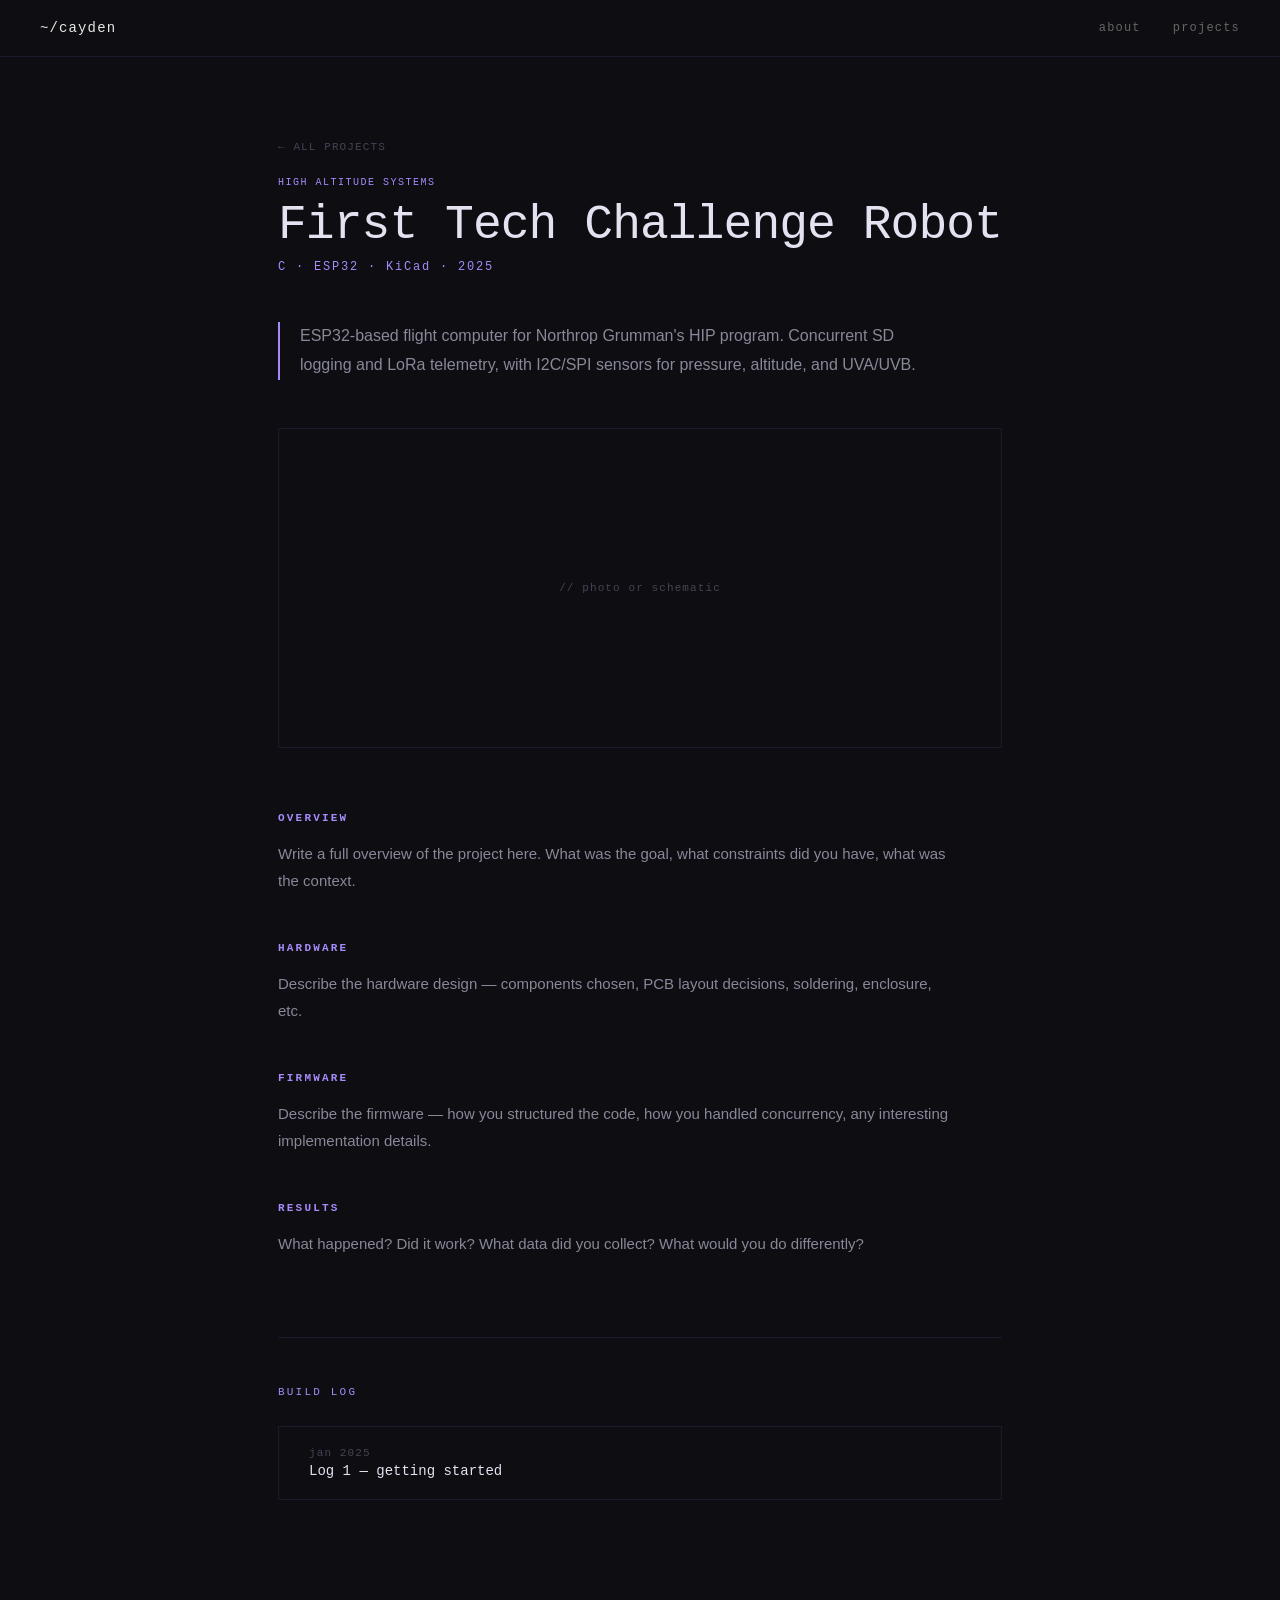
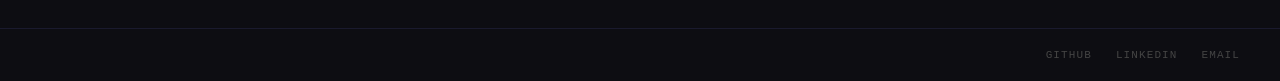
==== Projects/FTCBot/index.html @ 3f1323ce "new project addition" ====
<!doctype html>
<html lang="en">
  <head>
    <meta charset="UTF-8" />
    <meta name="viewport" content="width=device-width, initial-scale=1.0" />
    <title>First Tech Challenge Robot — Cayden Shi</title>
    <link rel="stylesheet" href="../../style.css" />
  </head>
  <body>
    <nav>
      <a href="../../index.html" class="nav-logo">~/cayden</a>
      <div class="nav-links">
        <a href="../../about.html">about</a>
        <a href="../../projects.html">projects</a>
      </div>
    </nav>
    <main class="container">
      <section class="project-page">
        <div class="project-page-header">
          <a href="../../projects.html" class="back-link">← all projects</a>
          <p class="project-tag">high altitude systems</p>
          <h1 class="project-page-title">First Tech Challenge Robot</h1>
          <p class="project-page-sub">C · ESP32 · KiCad · 2025</p>
        </div>

        <div class="project-page-summary">
          <p>
            ESP32-based flight computer for Northrop Grumman's HIP program.
            Concurrent SD logging and LoRa telemetry, with I2C/SPI sensors for
            pressure, altitude, and UVA/UVB.
          </p>
        </div>

        <div class="project-page-image-placeholder">
          <p>// photo or schematic</p>
        </div>

        <div class="project-page-body">
          <div class="project-section">
            <h2 class="project-section-title">overview</h2>
            <p class="project-section-text">
              Write a full overview of the project here. What was the goal, what
              constraints did you have, what was the context.
            </p>
          </div>
          <div class="project-section">
            <h2 class="project-section-title">hardware</h2>
            <p class="project-section-text">
              Describe the hardware design — components chosen, PCB layout
              decisions, soldering, enclosure, etc.
            </p>
          </div>
          <div class="project-section">
            <h2 class="project-section-title">firmware</h2>
            <p class="project-section-text">
              Describe the firmware — how you structured the code, how you
              handled concurrency, any interesting implementation details.
            </p>
          </div>
          <div class="project-section">
            <h2 class="project-section-title">results</h2>
            <p class="project-section-text">
              What happened? Did it work? What data did you collect? What would
              you do differently?
            </p>
          </div>
        </div>

        <div class="build-log-section">
          <div class="section-header">
            <p class="section-title">build log</p>
          </div>
          <div class="build-log-list">
            <a href="buildlog1.html" class="build-log-entry">
              <div class="build-log-left">
                <p class="build-log-date">jan 2025</p>
                <p class="build-log-title">Log 1 — getting started</p>
              </div>
              <div class="build-log-arrow">→</div>
            </a>
          </div>
        </div>
      </section>
    </main>
    <footer>
      <div class="footer-links">
        <a href="https://github.com/CaydenShi" target="_blank">github</a>
        <a href="https://linkedin.com/in/cayden-shi" target="_blank"
          >linkedin</a
        >
        <a href="mailto:caydenshi.dev@gmail.com">email</a>
      </div>
    </footer>
  </body>
</html>
---- style.css ----
* {
  margin: 0;
  padding: 0;
  box-sizing: border-box;
  text-decoration: none;
}

body {
  background-color: #0d0d12;
  color: #e2e2f0;
  font-family: "Courier New", monospace;
  min-height: 100vh;
  display: flex;
  flex-direction: column;
}
main {
  flex: 1;
}
nav {
  display: flex;
  justify-content: space-between;
  align-items: center;
  padding: 20px 40px;
  border-bottom: 1px solid #1a1a2e;
}
.container {
  max-width: 900px;
  margin: 0 auto;
  padding: 0 60px;
}
.nav-logo {
  color: #e8e8e8;
  font-size: 14px;
  letter-spacing: 0.08em;
  text-decoration: none;
}

.nav-logo:hover {
  color: #a78bfa;
}
.nav-links {
  display: flex;
  gap: 32px;
}

.nav-links a {
  color: #666;
  font-size: 12px;
  letter-spacing: 0.1em;
  text-decoration: none;
}

.nav-links a:hover {
  color: #a78bfa;
}
.hero {
  min-height: calc(100vh - 57px);
  display: flex;
  flex-direction: column;
  justify-content: center;
  padding: 80px 0;
  max-width: 860px;
}
.hero-label {
  font-size: 11px;
  color: #a78bfa;
  letter-spacing: 0.2em;
  text-transform: uppercase;
  margin-bottom: 20px;
}

.hero-name {
  font-size: 64px;
  color: #f0f0f0;
  line-height: 1.1;
  margin-bottom: 12px;
  font-weight: 400;
  letter-spacing: -0.02em;
}

.accent {
  color: #a78bfa;
}

.hero-sub {
  font-size: 13px;
  color: #888899;
  margin-bottom: 32px;
  letter-spacing: 0.05em;
}

.hero-desc {
  font-size: 15px;
  color: #888899;
  max-width: 480px;
  line-height: 1.7;
  margin-bottom: 40px;
  font-family: "Segoe UI", Tahoma, Geneva, Verdana, sans-serif;
}

.hero-ctas {
  display: flex;
  gap: 16px;
}

.btn-primary {
  padding: 10px 24px;
  border: 1px solid #a78bfa;
  color: #a78bfa;
  font-family: "Courier New", monospace;
  font-size: 12px;
  letter-spacing: 0.1em;
  text-decoration: none;
  border-radius: 4px;
}

.btn-secondary {
  padding: 10px 24px;
  border: 1px solid #2a2a2e;
  color: #666;
  font-family: "Courier New", monospace;
  font-size: 12px;
  letter-spacing: 0.1em;
  text-decoration: none;
  border-radius: 4px;
}

.btn-primary:hover {
  background-color: #a78bfa;
  color: #0d0d0f;
}

.btn-secondary:hover {
  border-color: #666;
  color: #c8c8c8;
}
footer {
  display: flex;
  justify-content: flex-end;
  align-items: center;
  padding: 20px 40px;
  border-top: 1px solid #1a1a2e;
  margin-top: auto;
}

.footer-resume {
  font-size: 12px;
  color: #a78bfa;
  text-decoration: none;
  letter-spacing: 0.1em;
  font-family: "Courier New", monospace;
}

.footer-resume:hover {
  color: #c8c8c8;
}

.footer-links {
  display: flex;
  gap: 24px;
}

.footer-links a {
  font-size: 11px;
  color: #444;
  text-decoration: none;
  letter-spacing: 0.1em;
  text-transform: uppercase;
}

.footer-links a:hover {
  color: #a78bfa;
}
.projects {
  padding: 80px 0 64px;
}

.section-header {
  display: flex;
  justify-content: space-between;
  align-items: baseline;
  margin-bottom: 28px;
}

.section-title {
  font-size: 11px;
  color: #a78bfa;
  letter-spacing: 0.2em;
  text-transform: uppercase;
}

.section-link {
  font-size: 11px;
  color: #444;
  letter-spacing: 0.1em;
  text-transform: uppercase;
}

.section-link:hover {
  color: #a78bfa;
}

.projects-grid {
  display: grid;
  grid-template-columns: 1fr;
  gap: 1px;
  background-color: #1e1e22;
  border: 1px solid #1e1e22;
}

.project-card {
  background-color: #0d0d0f;
  padding: 28px;
  border-left: 2px solid transparent;
  transition:
    border-color 0.2s ease,
    background-color 0.2s ease;
  cursor: pointer;
}

.project-card:hover {
  background-color: #11111a;
  border-left: 2px solid #a78bfa;
}

.project-tag {
  font-size: 10px;
  color: #a78bfa;
  letter-spacing: 0.15em;
  text-transform: uppercase;
  margin-bottom: 10px;
}

.project-title {
  font-size: 15px;
  color: #e0e0e0;
  margin-bottom: 8px;
  font-weight: 400;
}

.project-desc {
  font-size: 12px;
  color: #888899;
  line-height: 1.6;
  margin-bottom: 16px;
  font-family: "Segoe UI", sans-serif;
}

.project-meta {
  font-size: 11px;
  color: #555;
  letter-spacing: 0.05em;
}

.project-empty {
  display: flex;
  align-items: center;
  justify-content: center;
  min-height: 160px;
}

.project-coming {
  font-size: 11px;
  color: #2a2a2e;
  letter-spacing: 0.1em;
}
.project-read-more {
  font-size: 11px;
  color: transparent;
  letter-spacing: 0.15em;
  text-transform: uppercase;
  margin-top: 16px;
  transition: color 0.2s ease;
}

.project-card:hover .project-read-more {
  color: #a78bfa;
}
.projects-page {
  padding: 80px 0 64px;
}

.page-header {
  margin-bottom: 48px;
}

.page-title {
  font-size: 48px;
  color: #e2e2f0;
  font-weight: 400;
  letter-spacing: -0.02em;
  margin-bottom: 8px;
}

.page-sub {
  font-size: 13px;
  color: #888899;
  letter-spacing: 0.05em;
}

.projects-full-grid {
  display: flex;
  flex-direction: column;
  gap: 1px;
  background-color: #1a1a2e;
  border: 1px solid #1a1a2e;
}

.project-card-full {
  display: flex;
  justify-content: space-between;
  align-items: center;
  background-color: #0d0d12;
  padding: 32px 28px;
  border-left: 2px solid transparent;
  transition:
    border-color 0.2s ease,
    background-color 0.2s ease;
  cursor: pointer;
}

.project-card-full:hover {
  background-color: #11111a;
  border-left: 2px solid #a78bfa;
}

.project-card-left {
  max-width: 640px;
}

.project-card-arrow {
  font-size: 18px;
  color: transparent;
  transition: color 0.2s ease;
}

.project-card-full:hover .project-card-arrow {
  color: #a78bfa;
}

.project-card-full:hover .project-read-more {
  color: #a78bfa;
}
.about-page {
  padding: 80px 0 64px;
}

.about-grid {
  display: grid;
  grid-template-columns: 1fr 320px;
  gap: 80px;
  align-items: start;
}

.about-text {
  display: flex;
  flex-direction: column;
  gap: 20px;
}

.about-bio {
  font-size: 15px;
  color: #888899;
  line-height: 1.8;
  font-family: "Segoe UI", sans-serif;
}

.about-details {
  display: flex;
  flex-direction: column;
  gap: 0px;
  margin-top: 12px;
  border-top: 1px solid #1a1a2e;
}

.about-detail-row {
  display: flex;
  gap: 24px;
  padding: 14px 0;
  border-bottom: 1px solid #1a1a2e;
  align-items: baseline;
}

.about-detail-label {
  font-size: 11px;
  color: #a78bfa;
  letter-spacing: 0.15em;
  text-transform: uppercase;
  min-width: 100px;
}

.about-detail-value {
  font-size: 13px;
  color: #e2e2f0;
  font-family: "Segoe UI", sans-serif;
}

.about-image-placeholder {
  width: 100%;
  aspect-ratio: 3 / 4;
  border: 1px solid #1a1a2e;
  display: flex;
  align-items: center;
  justify-content: center;
}

.about-image-text {
  font-size: 11px;
  color: #444455;
  letter-spacing: 0.1em;
}
.project-page {
  padding: 80px 0 64px;
}

.project-page-header {
  margin-bottom: 48px;
}

.back-link {
  font-size: 11px;
  color: #444455;
  letter-spacing: 0.1em;
  text-transform: uppercase;
  display: inline-block;
  margin-bottom: 24px;
  transition: color 0.2s ease;
}

.back-link:hover {
  color: #a78bfa;
}

.project-page-title {
  font-size: 48px;
  color: #e2e2f0;
  font-weight: 400;
  letter-spacing: -0.02em;
  margin-bottom: 8px;
  margin-top: 8px;
}

.project-page-sub {
  font-size: 12px;
  color: #a78bfa;
  letter-spacing: 0.15em;
}

.project-page-summary {
  font-size: 16px;
  color: #888899;
  line-height: 1.8;
  max-width: 640px;
  margin-bottom: 48px;
  font-family: "Segoe UI", sans-serif;
  border-left: 2px solid #a78bfa;
  padding-left: 20px;
}

.project-page-image-placeholder {
  width: 100%;
  height: 320px;
  border: 1px solid #1a1a2e;
  display: flex;
  align-items: center;
  justify-content: center;
  margin-bottom: 64px;
  color: #444455;
  font-size: 11px;
  letter-spacing: 0.1em;
}

.project-page-body {
  display: flex;
  flex-direction: column;
  gap: 48px;
  margin-bottom: 80px;
  max-width: 680px;
}

.project-section-title {
  font-size: 11px;
  color: #a78bfa;
  letter-spacing: 0.2em;
  text-transform: uppercase;
  margin-bottom: 16px;
}

.project-section-text {
  font-size: 15px;
  color: #888899;
  line-height: 1.8;
  font-family: "Segoe UI", sans-serif;
}

.build-log-section {
  border-top: 1px solid #1a1a2e;
  padding-top: 48px;
  margin-bottom: 64px;
}

.build-log-list {
  display: flex;
  flex-direction: column;
  gap: 1px;
  background-color: #1a1a2e;
  border: 1px solid #1a1a2e;
  margin-top: 28px;
}

.build-log-entry {
  display: flex;
  justify-content: space-between;
  align-items: center;
  background-color: #0d0d12;
  padding: 20px 28px;
  border-left: 2px solid transparent;
  transition:
    border-color 0.2s ease,
    background-color 0.2s ease;
  color: inherit;
}

.build-log-entry:hover {
  background-color: #11111a;
  border-left: 2px solid #a78bfa;
}

.build-log-date {
  font-size: 11px;
  color: #444455;
  letter-spacing: 0.1em;
  margin-bottom: 4px;
}

.build-log-title {
  font-size: 14px;
  color: #e2e2f0;
}

.build-log-arrow {
  font-size: 16px;
  color: transparent;
  transition: color 0.2s ease;
}

.build-log-entry:hover .build-log-arrow {
  color: #a78bfa;
}
.log-page {
  padding: 80px 0 64px;
}

.log-page-header {
  margin-bottom: 48px;
}

.log-number {
  font-size: 11px;
  color: #a78bfa;
  letter-spacing: 0.2em;
  text-transform: uppercase;
  margin-bottom: 8px;
}

.log-title {
  font-size: 48px;
  color: #e2e2f0;
  font-weight: 400;
  letter-spacing: -0.02em;
  margin-bottom: 8px;
}

.log-date {
  font-size: 12px;
  color: #444455;
  letter-spacing: 0.1em;
}

.log-body {
  display: flex;
  flex-direction: column;
  gap: 40px;
  max-width: 680px;
  margin-bottom: 80px;
}

.log-section {
  display: flex;
  flex-direction: column;
  gap: 12px;
}

.log-section-title {
  font-size: 11px;
  color: #a78bfa;
  letter-spacing: 0.2em;
  text-transform: uppercase;
}

.log-text {
  font-size: 15px;
  color: #888899;
  line-height: 1.8;
  font-family: "Segoe UI", sans-serif;
}

.log-image-placeholder {
  width: 100%;
  height: 280px;
  border: 1px solid #1a1a2e;
  display: flex;
  align-items: center;
  justify-content: center;
  color: #444455;
  font-size: 11px;
  letter-spacing: 0.1em;
}

.log-nav {
  display: flex;
  justify-content: space-between;
  align-items: center;
  padding-top: 32px;
  border-top: 1px solid #1a1a2e;
}

.log-nav-next {
  font-size: 12px;
  color: #444455;
  letter-spacing: 0.1em;
  text-transform: uppercase;
  transition: color 0.2s ease;
}

.log-nav-next:hover {
  color: #a78bfa;
}

.log-nav-prev {
  font-size: 12px;
  color: #444455;
  letter-spacing: 0.1em;
  text-transform: uppercase;
  transition: color 0.2s ease;
}

.log-nav-prev:hover {
  color: #a78bfa;
}
.projects-page {
  padding: 80px 0 64px;
  min-height: calc(100vh - 120px);
}
.project-card {
  background-color: #0d0d12;
  padding: 28px;
  border-left: 2px solid transparent;
  transition:
    border-color 0.2s ease,
    background-color 0.2s ease;
  cursor: pointer;
  color: inherit;
  display: block;
}
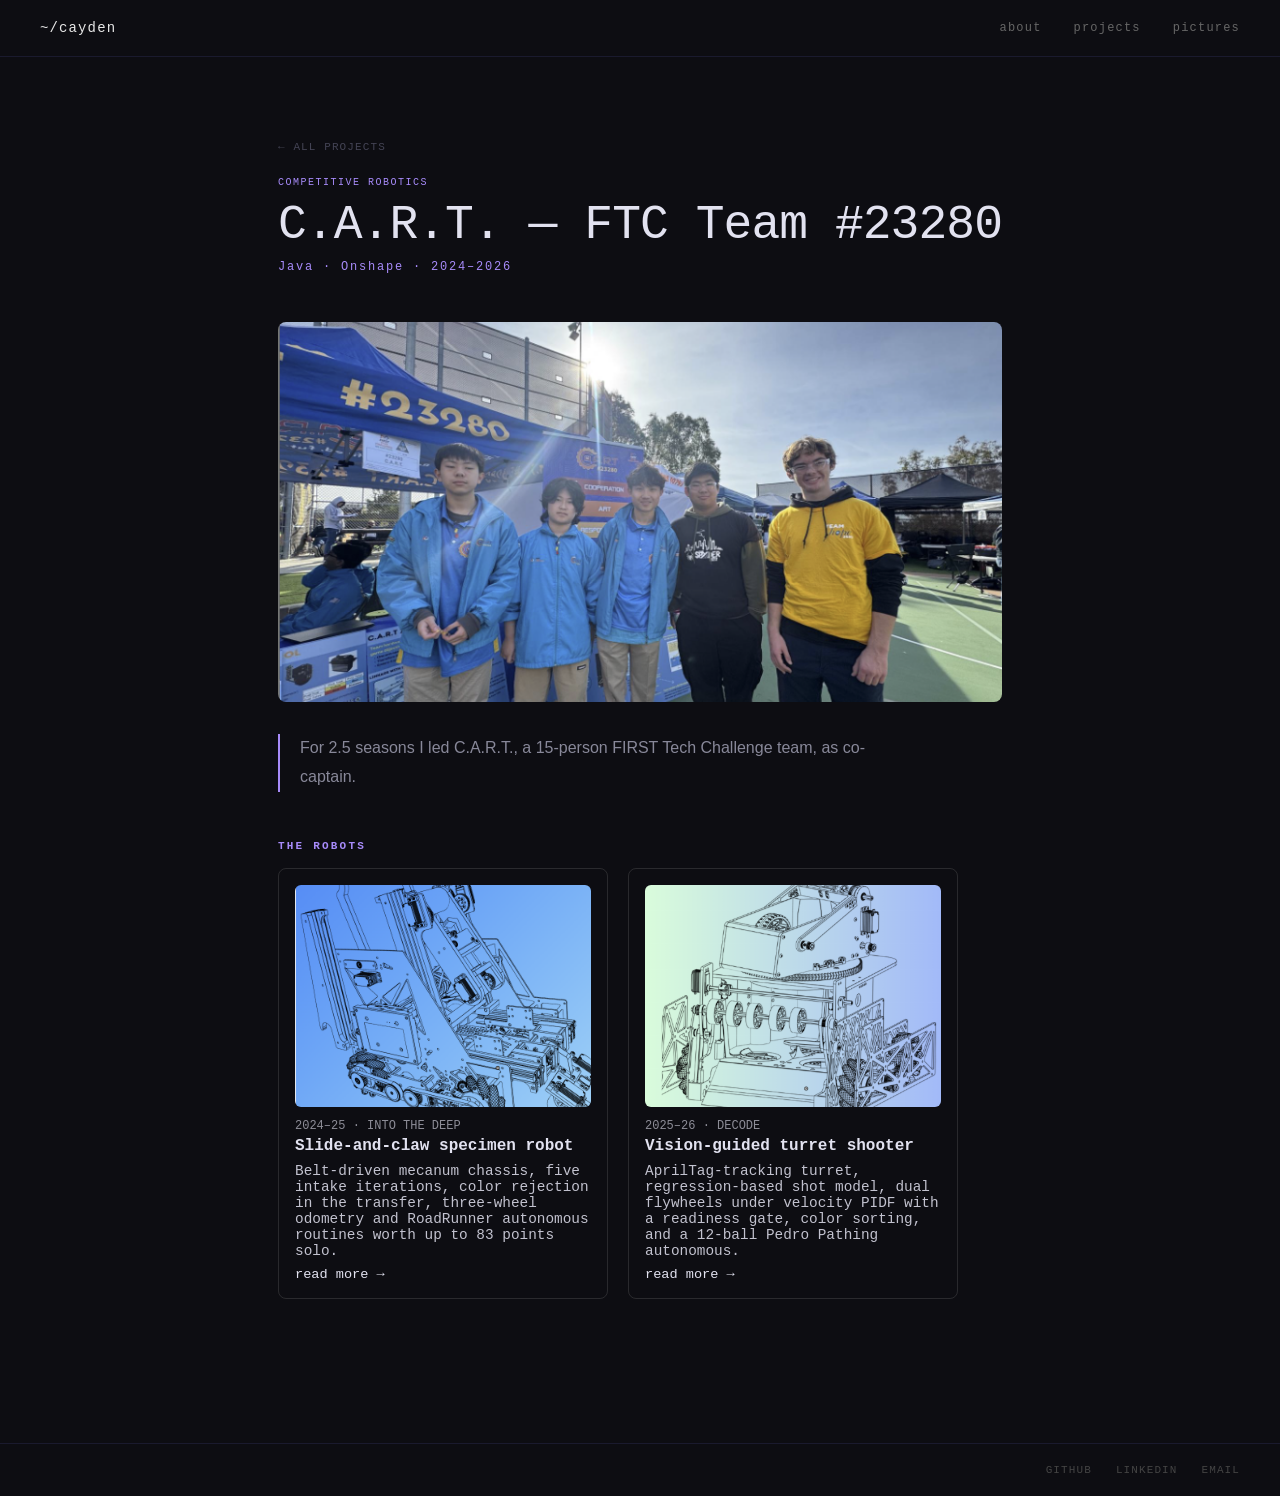
==== commit 8ac1354e: "website" ====
--- a/Projects/FTCBot/index.html
+++ b/Projects/FTCBot/index.html
@@ -3,7 +3,11 @@
   <head>
     <meta charset="UTF-8" />
     <meta name="viewport" content="width=device-width, initial-scale=1.0" />
-    <title>First Tech Challenge Robot — Cayden Shi</title>
+    <title>C.A.R.T. FTC #23280 — Cayden Shi</title>
+    <meta
+      name="description"
+      content="Two seasons leading C.A.R.T., FTC team #23280: team lead, owner of all robot software, and hardware designer for the INTO THE DEEP and DECODE robots."
+    />
     <link rel="stylesheet" href="../../style.css" />
   </head>
   <body>
@@ -12,76 +16,77 @@
       <div class="nav-links">
         <a href="../../about.html">about</a>
         <a href="../../projects.html">projects</a>
+        <a href="../../pictures.html">pictures</a>
       </div>
     </nav>
+
     <main class="container">
       <section class="project-page">
         <div class="project-page-header">
           <a href="../../projects.html" class="back-link">← all projects</a>
-          <p class="project-tag">high altitude systems</p>
-          <h1 class="project-page-title">First Tech Challenge Robot</h1>
-          <p class="project-page-sub">C · ESP32 · KiCad · 2025</p>
+          <p class="project-tag">competitive robotics</p>
+          <h1 class="project-page-title">C.A.R.T. — FTC Team #23280</h1>
+          <p class="project-page-sub">Java · Onshape · 2024–2026</p>
         </div>
+
+        <figure class="project-figure">
+          <img
+            src="robopics/teampic.png"
+            alt="C.A.R.T. FTC team #23280"
+            style="
+              width: 100%;
+              max-height: 380px;
+              object-fit: cover;
+              border-radius: 8px;
+            "
+          />
+        </figure>
 
         <div class="project-page-summary">
           <p>
-            ESP32-based flight computer for Northrop Grumman's HIP program.
-            Concurrent SD logging and LoRa telemetry, with I2C/SPI sensors for
-            pressure, altitude, and UVA/UVB.
+            For 2.5 seasons I led C.A.R.T., a 15-person FIRST Tech Challenge
+            team, as co-captain.
           </p>
-        </div>
-
-        <div class="project-page-image-placeholder">
-          <p>// photo or schematic</p>
         </div>
 
         <div class="project-page-body">
           <div class="project-section">
-            <h2 class="project-section-title">overview</h2>
-            <p class="project-section-text">
-              Write a full overview of the project here. What was the goal, what
-              constraints did you have, what was the context.
-            </p>
-          </div>
-          <div class="project-section">
-            <h2 class="project-section-title">hardware</h2>
-            <p class="project-section-text">
-              Describe the hardware design — components chosen, PCB layout
-              decisions, soldering, enclosure, etc.
-            </p>
-          </div>
-          <div class="project-section">
-            <h2 class="project-section-title">firmware</h2>
-            <p class="project-section-text">
-              Describe the firmware — how you structured the code, how you
-              handled concurrency, any interesting implementation details.
-            </p>
-          </div>
-          <div class="project-section">
-            <h2 class="project-section-title">results</h2>
-            <p class="project-section-text">
-              What happened? Did it work? What data did you collect? What would
-              you do differently?
-            </p>
-          </div>
-        </div>
-
-        <div class="build-log-section">
-          <div class="section-header">
-            <p class="section-title">build log</p>
-          </div>
-          <div class="build-log-list">
-            <a href="buildlog1.html" class="build-log-entry">
-              <div class="build-log-left">
-                <p class="build-log-date">jan 2025</p>
-                <p class="build-log-title">Log 1 — getting started</p>
-              </div>
-              <div class="build-log-arrow">→</div>
-            </a>
+            <h2 class="project-section-title">the robots</h2>
+            <div class="robot-cards">
+              <a href="into-the-deep.html" class="robot-card">
+                <!-- PHOTO 2: INTO THE DEEP robot, 3/4 view, slides extended -->
+                <div class="robot-card-image">
+                  <img src="robopics/deepbot.png" alt="INTO THE DEEP robot" />
+                </div>
+                <p class="robot-card-season">2024–25 · INTO THE DEEP</p>
+                <p class="robot-card-title">Slide-and-claw specimen robot</p>
+                <p class="robot-card-text">
+                  Belt-driven mecanum chassis, five intake iterations, color
+                  rejection in the transfer, three-wheel odometry and RoadRunner
+                  autonomous routines worth up to 83 points solo.
+                </p>
+                <p class="robot-card-link">read more →</p>
+              </a>
+              <a href="decode.html" class="robot-card">
+                <!-- PHOTO 3: DECODE robot, 3/4 view showing turret, hood and Limelight -->
+                <div class="robot-card-image">
+                  <img src="robopics/decodebot.png" alt="DECODE robot" />
+                </div>
+                <p class="robot-card-season">2025–26 · DECODE</p>
+                <p class="robot-card-title">Vision-guided turret shooter</p>
+                <p class="robot-card-text">
+                  AprilTag-tracking turret, regression-based shot model, dual
+                  flywheels under velocity PIDF with a readiness gate, color
+                  sorting, and a 12-ball Pedro Pathing autonomous.
+                </p>
+                <p class="robot-card-link">read more →</p>
+              </a>
+            </div>
           </div>
         </div>
       </section>
     </main>
+
     <footer>
       <div class="footer-links">
         <a href="https://github.com/CaydenShi" target="_blank">github</a>
--- a/style.css
+++ b/style.css
@@ -95,7 +95,6 @@
   max-width: 480px;
   line-height: 1.7;
   margin-bottom: 40px;
-  font-family: "Segoe UI", Tahoma, Geneva, Verdana, sans-serif;
 }
 
 .hero-ctas {
@@ -663,3 +662,189 @@
   color: inherit;
   display: block;
 }
+.log-image {
+  width: 100%;
+  max-width: 680px;
+  height: auto;
+  border: 1px solid #1a1a2e;
+}
+
+/* Append to style.css — classes used by the FTC pages.
+   Colors use currentColor/opacity so they inherit your existing theme. */
+
+.project-figure {
+  margin: 2rem 0;
+}
+.project-figure img,
+.project-figure video {
+  width: 100%;
+  height: auto;
+  border-radius: 6px;
+  display: block;
+}
+.project-figure figcaption {
+  font-size: 0.85rem;
+  opacity: 0.65;
+  margin-top: 0.5rem;
+}
+
+.spec-grid {
+  display: grid;
+  grid-template-columns: repeat(auto-fit, minmax(180px, 1fr));
+  gap: 1rem;
+  margin: 2rem 0;
+}
+.spec-item {
+  border: 1px solid rgba(127, 127, 127, 0.25);
+  border-radius: 6px;
+  padding: 0.75rem 1rem;
+}
+.spec-label {
+  font-size: 0.75rem;
+  text-transform: lowercase;
+  opacity: 0.6;
+  margin: 0 0 0.25rem;
+}
+.spec-value {
+  margin: 0;
+  font-size: 0.95rem;
+}
+
+.code-block {
+  background: rgba(127, 127, 127, 0.1);
+  border-radius: 6px;
+  padding: 1rem;
+  overflow-x: auto;
+  font-size: 0.85rem;
+  line-height: 1.5;
+  margin: 1rem 0;
+}
+.project-section-text code {
+  font-size: 0.9em;
+  background: rgba(127, 127, 127, 0.12);
+  padding: 0.1em 0.3em;
+  border-radius: 3px;
+}
+
+.project-list {
+  padding-left: 1.2rem;
+  line-height: 1.6;
+}
+.project-list li {
+  margin-bottom: 0.75rem;
+}
+
+.robot-cards {
+  display: grid;
+  grid-template-columns: repeat(auto-fit, minmax(260px, 1fr));
+  gap: 1.25rem;
+}
+.robot-card {
+  display: block;
+  text-decoration: none;
+  color: inherit;
+  border: 1px solid rgba(127, 127, 127, 0.25);
+  border-radius: 8px;
+  padding: 1rem;
+  transition: border-color 0.15s;
+}
+.robot-card:hover {
+  border-color: currentColor;
+}
+.robot-card-image {
+  aspect-ratio: 4 / 3;
+  border-radius: 6px;
+  background: rgba(127, 127, 127, 0.1);
+  display: flex;
+  align-items: center;
+  justify-content: center;
+  margin-bottom: 0.75rem;
+  overflow: hidden;
+}
+.robot-card-image img {
+  width: 100%;
+  height: 100%;
+  object-fit: cover;
+}
+.robot-card-season {
+  font-size: 0.75rem;
+  opacity: 0.6;
+  margin: 0;
+}
+.robot-card-title {
+  font-weight: 600;
+  margin: 0.25rem 0 0.5rem;
+}
+.robot-card-text {
+  font-size: 0.9rem;
+  opacity: 0.85;
+  margin: 0 0 0.5rem;
+}
+.robot-card-link {
+  font-size: 0.85rem;
+  margin: 0;
+}
+
+.timeline {
+  border-left: 2px solid rgba(127, 127, 127, 0.3);
+  padding-left: 1.25rem;
+}
+.timeline-entry {
+  margin-bottom: 1rem;
+}
+.timeline-label {
+  font-size: 0.8rem;
+  opacity: 0.6;
+  margin: 0;
+}
+.timeline-text {
+  margin: 0.2rem 0 0;
+}
+
+.req-table {
+  width: 100%;
+  border-collapse: collapse;
+  font-size: 0.9rem;
+  margin: 1rem 0;
+}
+.req-table th,
+.req-table td {
+  text-align: left;
+  padding: 0.5rem 0.75rem;
+  border-bottom: 1px solid rgba(127, 127, 127, 0.2);
+  vertical-align: top;
+}
+.req-table th {
+  font-weight: 600;
+  opacity: 0.7;
+  text-transform: lowercase;
+}
+.video-grid {
+  display: grid;
+  grid-template-columns: repeat(auto-fit, minmax(260px, 1fr));
+  gap: 1.25rem;
+}
+.video-grid .project-figure {
+  margin: 0;
+}
+.video-embed {
+  position: relative;
+  aspect-ratio: 16 / 9;
+  border-radius: 6px;
+  overflow: hidden;
+  background: rgba(127, 127, 127, 0.1);
+}
+.video-embed iframe {
+  position: absolute;
+  inset: 0;
+  width: 100%;
+  height: 100%;
+  border: 0;
+}
+.about-image img {
+  width: 100%;
+  max-width: 280px; /* change this number to make it bigger or smaller */
+  height: auto;
+  display: block;
+  border-radius: 8px;
+}
